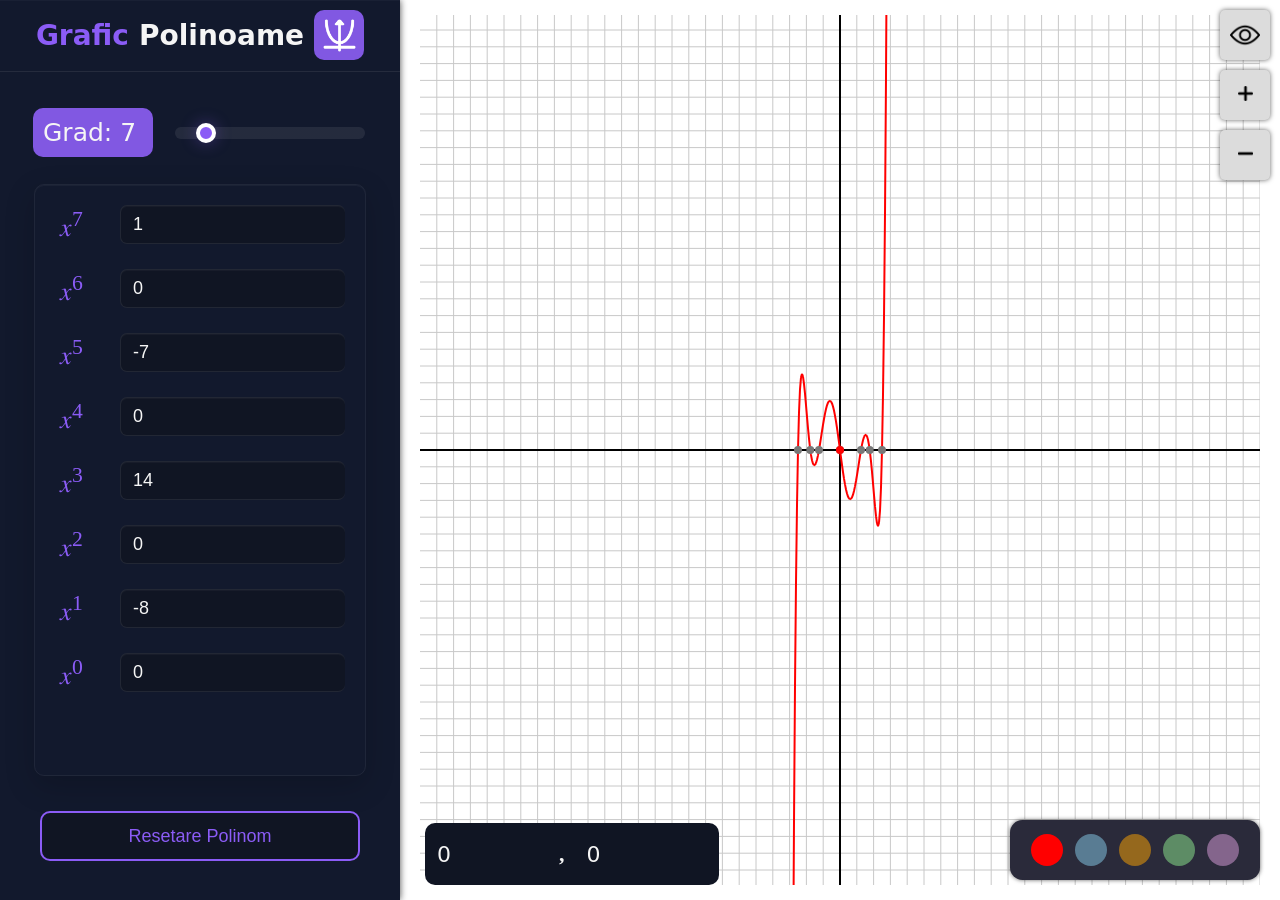
==== poly.html @ 71610b26 "Add files via upload" ====
<!DOCTYPE html>

<html>
    <head>
        <title> Rezolvare polinoame </title>
        <link rel = "stylesheet" href = "poly_style.css"> </link>
    </head>

    <body>
        <div id = "input-container"> 
            <div style = 'display: flex; flex-direction: row; gap: 10px;
            width: 100%; align-items: center; justify-content: center;
            border-bottom: 1px solid rgba(255,255,255,0.08);
            box-shadow: inset 0 1px 0 rgba(255,255,255,0.03);
            margin-bottom: 10px;
            '>
                <h1 style = 'color: #8B5CF6; font-family: system-ui; 
                font-size: 28px'> Grafic </h1>

                <h1 style = 'color: whitesmoke; font-family: system-ui;
                font-size: 28px;'> Polinoame </h1>

                <div id = 'logo'> 
                    <img src = 'parabola.png' />
                </div>
            </div>

            <div id = "range-container">
                <h1> Grad: 7 </h1>
                <input type = "range" max = "50" min = "1" value = "7"> </input>
            </div>

            <div id = "coef-container"> </div>

            <button id = "reset-btn"> Resetare Polinom </button>
        </div>

        <canvas id = "canvas"> </canvas>

        <button id = 'see-sol-btn' class = 'side-btn'> 
            <img src = 'view.png' style = 'width: 30px; aspect-ratio: 1 / 1;'/>
        </button>

        <button id = 'zoom-in-btn' class = 'side-btn'> 
            <img src = 'plus_icon.png' style = 'width: 15px; aspect-ratio: 1 / 1;'/>
        </button>

        <button id = 'zoom-out-btn' class = 'side-btn'> 
            <img src = 'minus_icon.png' style = 'width: 15px; aspect-ratio: 1 / 1;'/>
        </button>

        <div id = 'color-selector'> 
            <button id = 'btn-red' style = 'background-color: red;'> </button>

            <button id = 'btn-skyblue' style = 'background-color: skyblue; opacity: 0.5;'> 
            </button>

            <button id = 'btn-orange' style = 'background-color: orange; opacity: 0.5;'> 
            </button>

            <button id = 'btn-lightgreen' style = 'background-color: lightgreen; opacity: 0.5;'> 
            </button>

            <button id = 'btn-plum' style = 'background-color: plum; opacity: 0.5;'> 
            </button>
        </div>

        <div id = 'x-input-container'>
            <input type = 'text' maxlength = "6" value = '0' />
            <h2>,</h2>
            <input type = 'text' value = '0' readonly style = 'pointer-events: none;'/>
        </div>

        <div id = "solution-holder"> 
            <h1> Radaciniile </h1>
        </div>

    </body>

    <script src = "poly_script.js"> </script>

</html>
---- poly_style.css ----
#body {
    margin: 0;
}

h1, h2, h3, button {
    user-select: none;
}

#input-container {
    position: fixed;
    top: 0; left: 0;
    width: 400px; height: 100vh;
    background-color: #12192D;
    box-shadow: 0 0 7px rgba(0, 0, 0, 0.7);
    display: flex; gap: 10px;
    flex-direction: column;
    align-items: center;
}

canvas {
    position: fixed;
    right: 20px; top: 15px;
    height: calc(100vh - 30px);
    width: calc(100vw - 440px);
    transition: filter 0.1s linear, opacity 0.1s linear;
}

#reset-btn {
    width: 80%; height: 50px;
    color: #8B5CF6;
    background-color: hsl(224, 39%, 10%);
    border: 2px solid #8B5CF6;
    border-radius: 10px;
    font-size: 18px;
    cursor: pointer;
    margin-top: 25px;
}
#reset-btn:hover{
    filter: brightness(1.2);
}

#range-container{
    display: flex; gap: 20px;
    flex-direction: row;
    align-items: center; 
    justify-content: center;
}

#range-container h1 {
    font-size: 25px;
    font-family: system-ui;
    color: whitesmoke;
    font-weight: 500;
    min-width: 100px;
    background-color: #8158e2;
    padding: 10px; border-radius: 10px;
}

#range-container input {
    --progress: 0%;
    -webkit-appearance: none;
    appearance: none;
    width: 190px;
    height: 12px;
    border-radius: 999px;
    cursor: pointer;
    outline: none;
    background: transparent;
    transition: 0.2s;
}

#range-container input::-webkit-slider-thumb {
   -webkit-appearance: none;
    width: 20px; height: 20px;
    border-radius: 50%;
    background: #8B5CF6;
    border: 4px solid white;
    cursor: pointer;
    box-shadow: 0 0 16px rgba(139,92,246,0.35);
    translate: 0 -20%;
}

#range-container input::-webkit-slider-runnable-track {
    height: 12px;
    border-radius: 999px;
    background:linear-gradient(
        to right,
        #8B5CF6 0%,
        #8B5CF6 var(--progress),
        rgba(255,255,255,0.08) var(--progress),
        rgba(255,255,255,0.08) 100%
    );
}


#coef-container {
    overflow-y: scroll;
    height: calc(100% - 350px);
    border: 1px solid rgba(255,255,255,0.06);
    box-shadow:inset 0 1px 0 rgba(255,255,255,0.04),
        0 10px 30px rgba(0,0,0,0.18);
    border-radius: 10px;
    padding: 20px; padding-left: 25px;
    display: flex; gap: 25px;
    flex-direction: column;
}

.coef-input {
    display: flex;
    flex-direction: row;
    align-items: center;
    gap: 25px;
}
.coef-input h1 {
    color: #8B5CF6;
    font-size: 26px;
    font-weight: lighter;
    width: 35px;
    padding: 0; margin: 0;
}
.coef-input input {
    background-color: #101523;
    outline: none; color: whitesmoke;
    border-radius: 7px;
    border: 1px solid rgba(255,255,255,0.08);
    box-shadow: inset 0 1px 0 rgba(255,255,255,0.03);
    height: 35px; width: 220px;
    text-indent: 10px;
    font-size: 18px;
    border-right: 0;
}

#solution-holder {
    display: none;
    position: fixed; width: 400px;
    top: 50%; left: calc(50% + 200px);
    translate: -50% -50%;
    background-color: #2c2c3e;
    box-shadow: 0 0 5px rgba(0, 0, 0, 0.8);
    border-radius: 15px;
    flex-direction: column; gap: 15px;
    align-items: center;
    justify-content: center;
    padding-top: 15px; padding-bottom: 20px;
}

#solution-holder h1 {
    font-size: 28px;
    padding: 0; margin: 0;
    margin-bottom: 15px;
    color: whitesmoke;
}

@keyframes fade-in{
    from{ opacity: 0; }to{opacity: 1; }
}

@keyframes fade-out{
    from{ opacity: 1; }to{opacity: 0; }
}

.solution-header {
    position: fixed;
    background-color: rgb(240, 240, 240);
    border-radius: 10px;
    box-shadow: 0 0 4px rgba(0, 0, 0, 0.7);
    padding: 10px; font-size: 16px;
}

.side-btn {
    position: fixed; cursor: pointer;
    width: 50px; height: 50px;
    background-color: rgb(220, 220, 220);
    border-radius: 5px; border: none;
    box-shadow: 0 0 5px rgba(0, 0, 0, 0.6);
    transition: filter 0.1s linear, opacity 0.1s linear;
}
.side-btn:hover {
    filter: brightness(1.05);
}

#see-sol-btn {
    top: 10px; right: 10px;
    display: flex;
    flex-direction: column;
    align-items: center;
    justify-content: center;
}

#zoom-in-btn {
    top: 70px; right: 10px;
}

#zoom-out-btn {
    top: 130px; right: 10px;
}

.solution-display {
    padding: 0px; margin: 0px;
    color: whitesmoke;
}


#color-selector {
    position: fixed;
    bottom: 20px; right: 20px;
    width: 250px; height: 60px;
    background-color: #2a2a3a;
    border-radius: 12.5px;
    display: flex; gap: 12px;
    flex-direction: row;
    align-items: center;
    justify-content: center;
    box-shadow: 0 0 4px rgba(0, 0, 0, 0.6);
}
#color-selector button {
    position: relative;
    width: 32px; height: 32px;
    border-radius: 50%;
    border: none; cursor: pointer;
}

#logo {
    width: 50px; height: 50px;
    background-color: #8158e2;
    border-radius: 10px;
    display: flex;
    align-items: center;
    justify-content: center;
}
#logo img {
    width: 70%; height: 70%;
}

#x-input-container {
    position: fixed;
    left: 425px; bottom: 15px;
    display: flex;
    flex-direction: row;
    align-items: center;
    justify-content: center;
    background-color: #101523;
    border-radius: 10px;
    padding: 5px 10px;
}

#x-input-container input {
    width: 120px;height: 50px;
    outline: none; border: none;
    background-color: transparent;
    font-size: 22px;
    font-weight: normal;
    font-family: system-ui;
    color: whitesmoke;
}
#x-input-container h2 {
    margin: 0; padding: 0;
    padding-right: 20px;
    font-size: 22px;
    color: whitesmoke;
}
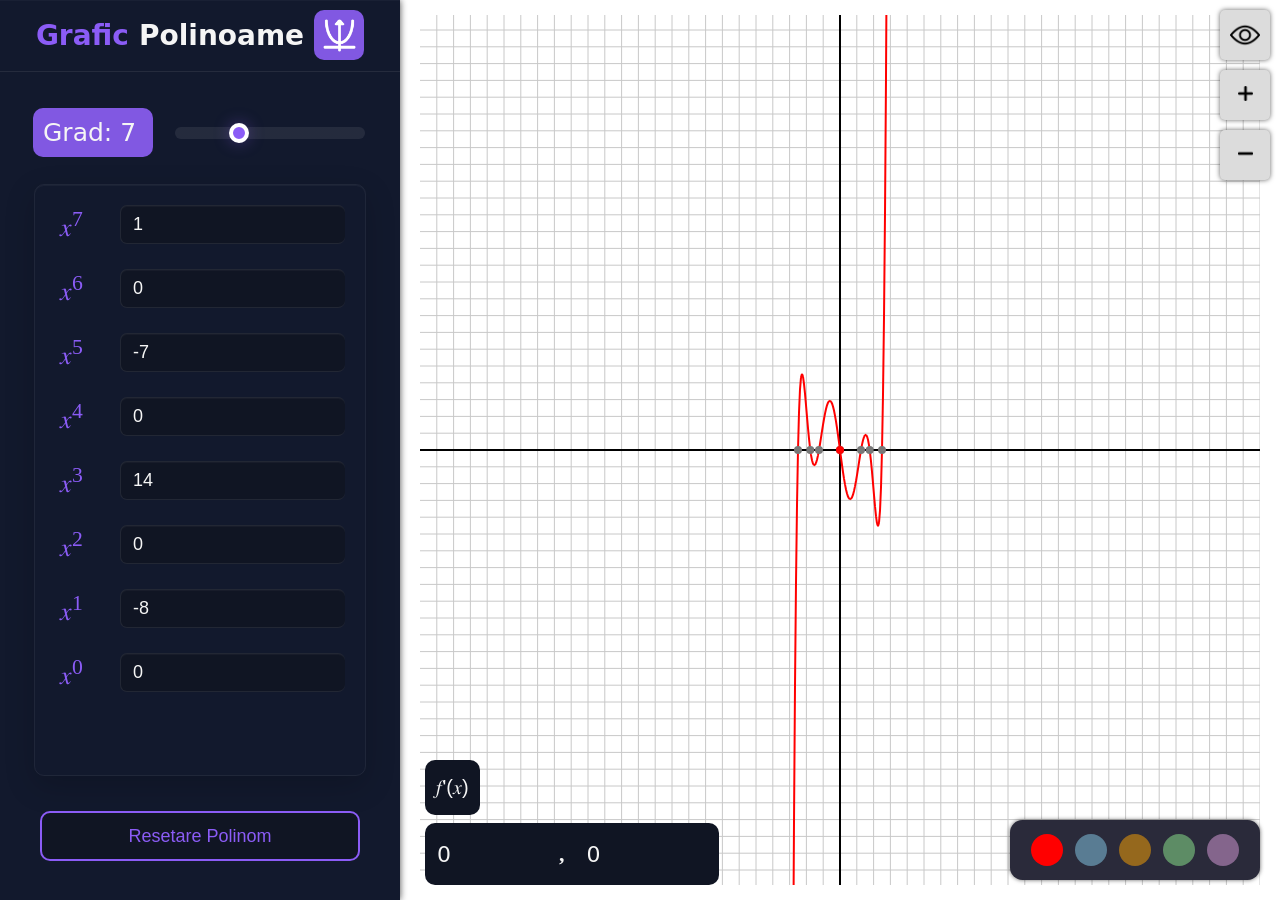
==== commit d9046452: "Add files via upload" ====
--- a/poly.html
+++ b/poly.html
@@ -27,7 +27,7 @@
 
             <div id = "range-container">
                 <h1> Grad: 7 </h1>
-                <input type = "range" max = "50" min = "1" value = "7"> </input>
+                <input type = "range" max = "20" min = "1" value = "7"> </input>
             </div>
 
             <div id = "coef-container"> </div>
@@ -71,6 +71,8 @@
             <input type = 'text' value = '0' readonly style = 'pointer-events: none;'/>
         </div>
 
+        <button id = 'derivative-btn'>&#119891'(&#119909)</button>
+
         <div id = "solution-holder"> 
             <h1> Radaciniile </h1>
         </div>
--- a/poly_style.css
+++ b/poly_style.css
@@ -34,9 +34,11 @@
     font-size: 18px;
     cursor: pointer;
     margin-top: 25px;
+    transition: filter 0.1s linear, transform 0.1s linear;
 }
 #reset-btn:hover{
     filter: brightness(1.2);
+    transform: scale(1.1);
 }
 
 #range-container{
@@ -259,3 +261,17 @@
     font-size: 22px;
     color: whitesmoke;
 }
+
+#derivative-btn {
+    position: fixed;
+    left: 425px; bottom: 85px;
+    color: whitesmoke;
+    background-color: #101523;
+    border-radius: 10px; border: none;
+    font-size: 20px; cursor: pointer;
+    width: 55px; aspect-ratio: 1 / 1;
+    transition: transform 0.1s linear;
+}
+#derivative-btn:hover {
+    transform: scale(1.1);
+}
